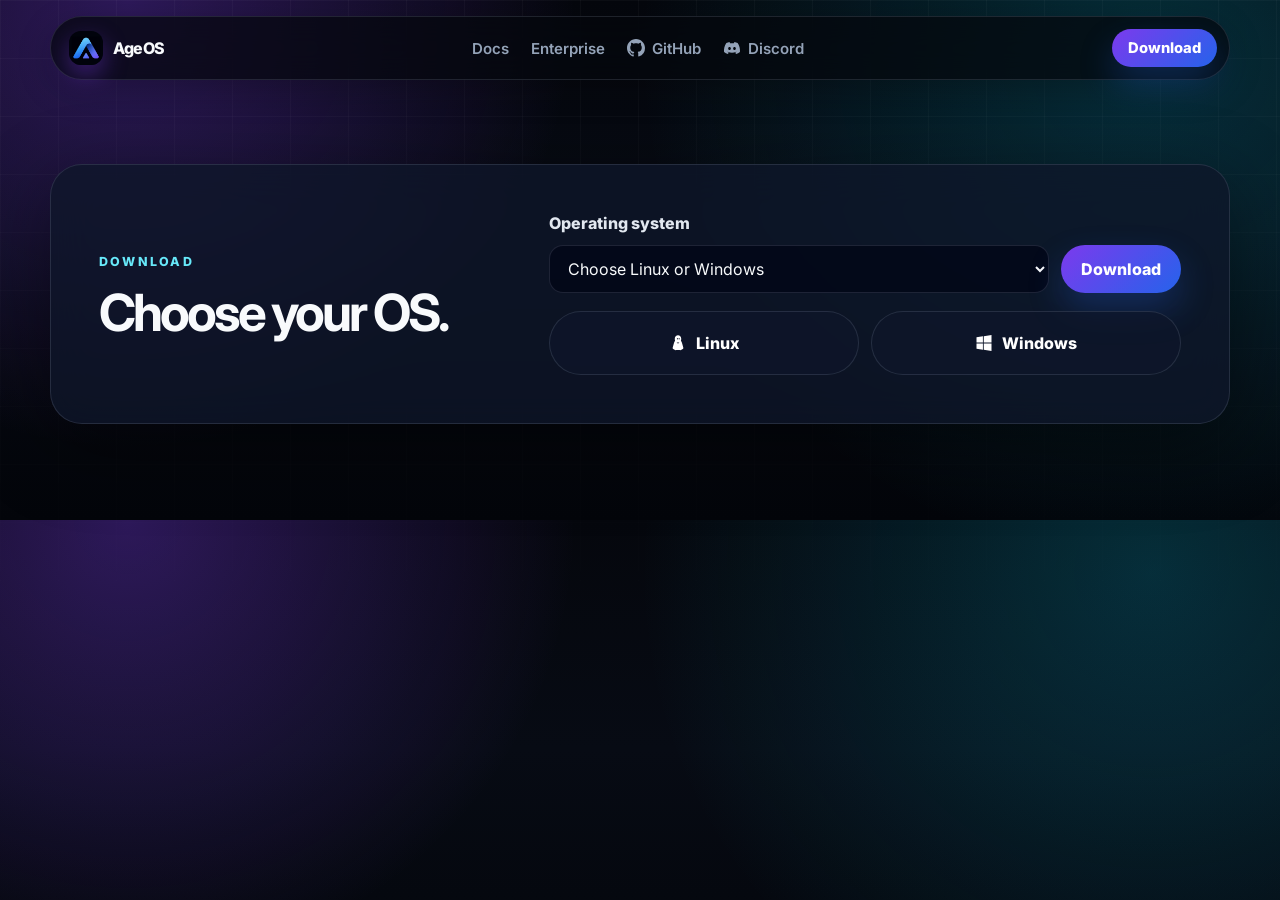
==== download/index.html @ 85285350 "improve text and add agents" ====
<!doctype html>
<html lang="en">
  <head>
    <meta charset="utf-8">
    <meta name="viewport" content="width=device-width, initial-scale=1">
    <meta
      name="description"
      content="Download AgeOS Runtime for Linux or Windows."
    >
    <title>Download AgeOS</title>
    <link rel="preconnect" href="https://fonts.googleapis.com">
    <link rel="preconnect" href="https://fonts.gstatic.com" crossorigin>
    <link
      href="https://fonts.googleapis.com/css2?family=Inter:wght@400;500;600;700;800&family=JetBrains+Mono:wght@500;600&display=swap"
      rel="stylesheet"
    >
    <link rel="icon" href="../assets/ageos-icon.png" type="image/png">
    <link rel="stylesheet" href="../styles.css">
  </head>
  <body>
    <div class="site-shell">
      <header class="nav">
        <a class="brand" href="../" aria-label="AgeOS home">
          <img class="brand-mark" src="../assets/ageos-icon.png" alt="" width="34" height="34">
          <span>AgeOS</span>
        </a>
        <nav class="nav-links" aria-label="Primary navigation">
          <a href="../#docs">Docs</a>
          <a href="../#enterprise">Enterprise</a>
          <a class="icon-link" href="https://github.com/ageos-labs/ageos-runtime" rel="noreferrer">
            <svg class="link-icon" aria-hidden="true" viewBox="0 0 16 16">
              <path
                d="M8 0C3.58 0 0 3.58 0 8c0 3.54 2.29 6.53 5.47 7.59.4.07.55-.17.55-.38 0-.19-.01-.82-.01-1.49-2.01.37-2.53-.49-2.69-.94-.09-.23-.48-.94-.82-1.13-.28-.15-.68-.52-.01-.53.63-.01 1.08.58 1.23.82.72 1.21 1.87.87 2.33.66.07-.52.28-.87.51-1.07-1.78-.2-3.64-.89-3.64-3.95 0-.87.31-1.59.82-2.15-.08-.2-.36-1.02.08-2.12 0 0 .67-.21 2.2.82.64-.18 1.32-.27 2-.27.68 0 1.36.09 2 .27 1.53-1.04 2.2-.82 2.2-.82.44 1.1.16 1.92.08 2.12.51.56.82 1.27.82 2.15 0 3.07-1.87 3.75-3.65 3.95.29.25.54.73.54 1.48 0 1.07-.01 1.93-.01 2.2 0 .21.15.46.55.38A8.012 8.012 0 0 0 16 8c0-4.42-3.58-8-8-8Z"
              />
            </svg>
            GitHub
          </a>
          <a class="icon-link" href="https://discord.gg/skwKqSgvD2" rel="noreferrer">
            <svg class="link-icon" aria-hidden="true" viewBox="0 0 24 24">
              <path d="M19.54 5.32A17.2 17.2 0 0 0 15.31 4l-.2.38c-.24.45-.45.92-.63 1.4a15.88 15.88 0 0 0-4.96 0 10.5 10.5 0 0 0-.83-1.78 17.1 17.1 0 0 0-4.24 1.32C1.76 9.36 1.03 13.3 1.4 17.17A17.28 17.28 0 0 0 6.59 20c.42-.58.79-1.19 1.1-1.84a10.9 10.9 0 0 1-1.73-.84l.43-.34a12.38 12.38 0 0 0 11.22 0l.43.34c-.55.33-1.13.61-1.74.84.32.65.69 1.26 1.1 1.84a17.23 17.23 0 0 0 5.2-2.83c.44-4.49-.75-8.4-3.06-11.85ZM8.68 14.78c-1 0-1.82-.94-1.82-2.1 0-1.15.8-2.1 1.82-2.1 1.01 0 1.83.95 1.82 2.1 0 1.16-.8 2.1-1.82 2.1Zm6.64 0c-1 0-1.82-.94-1.82-2.1 0-1.15.8-2.1 1.82-2.1 1.01 0 1.83.95 1.82 2.1 0 1.16-.8 2.1-1.82 2.1Z" />
            </svg>
            Discord
          </a>
        </nav>
        <a class="button button-small" href="./">Download</a>
      </header>

      <main>
        <section class="download-page section-panel" aria-labelledby="download-page-title">
          <div>
            <p class="eyebrow">Download</p>
            <h2 id="download-page-title">Choose your OS.</h2>
            <!-- <p class="hero-lede">
              Pick an installer for your machine. These links use the clean AgeOS URLs and redirect to the latest GitHub release artifact.
            </p> -->
          </div>
          <div class="download-card">
            <form id="download-form" class="download-picker">
              <label for="download-os">Operating system</label>
              <div class="download-picker-row">
                <select id="download-os" name="os" required>
                  <option value="" selected disabled>Choose Linux or Windows</option>
                  <option value="linux">Linux</option>
                  <option value="windows">Windows</option>
                </select>
                <button class="button" type="submit">Download</button>
              </div>
            </form>

            <div class="os-actions" aria-label="Direct download links">
              <a class="button button-secondary os-button" href="linux">
                <svg class="os-icon" aria-hidden="true" viewBox="0 0 24 24">
                  <path d="M12 2.6c-2.14 0-3.88 1.86-3.88 4.15 0 1.03.17 1.91.42 2.67-.74.89-1.28 2.01-1.62 3.35L5.6 17.84c-.15.58.12 1.18.65 1.46l2.16 1.13c.48.25 1.07.18 1.48-.17.56.18 1.26.28 2.11.28.84 0 1.55-.1 2.11-.28.41.35 1 .42 1.48.17l2.16-1.13c.53-.28.8-.88.65-1.46l-1.32-5.07c-.34-1.34-.88-2.46-1.62-3.35.25-.76.42-1.64.42-2.67C15.88 4.46 14.14 2.6 12 2.6Zm-1.37 4.3c0-.46.3-.84.67-.84.36 0 .66.38.66.84s-.3.83-.66.83c-.37 0-.67-.37-.67-.83Zm2.07 0c0-.46.3-.84.66-.84.37 0 .67.38.67.84s-.3.83-.67.83c-.36 0-.66-.37-.66-.83Zm-.7 4.36c.56 0 1.1.1 1.6.3-.28.39-.8.66-1.6.66s-1.32-.27-1.6-.66c.5-.2 1.04-.3 1.6-.3Z" />
                </svg>
                Linux
              </a>
              <a class="button button-secondary os-button" href="windows">
                <svg class="os-icon" aria-hidden="true" viewBox="0 0 24 24">
                  <path d="M3 5.2 10.7 4v7.4H3V5.2Zm8.7-1.36L21 2.5v8.9h-9.3V3.84ZM3 12.6h7.7V20L3 18.8v-6.2Zm8.7 0H21v8.9l-9.3-1.34V12.6Z" />
                </svg>
                Windows
              </a>
            </div>
          </div>
        </section>
      </main>
    </div>

    <script src="../script.js"></script>
  </body>
</html>
---- styles.css ----
:root {
  color-scheme: dark;
  --bg: #05070d;
  --bg-soft: #0b1020;
  --panel: rgba(15, 23, 42, 0.78);
  --panel-strong: rgba(15, 23, 42, 0.94);
  --border: rgba(148, 163, 184, 0.18);
  --text: #f8fafc;
  --muted: #94a3b8;
  --faint: #64748b;
  --brand: #7c3aed;
  --brand-2: #06b6d4;
  --brand-3: #22c55e;
  --shadow: 0 24px 80px rgba(0, 0, 0, 0.45);
  --radius-xl: 32px;
  --radius-lg: 24px;
  --radius-md: 16px;
  font-family: Inter, system-ui, -apple-system, BlinkMacSystemFont, "Segoe UI", sans-serif;
}

* {
  box-sizing: border-box;
}

html {
  scroll-behavior: smooth;
}

body {
  min-width: 320px;
  margin: 0;
  color: var(--text);
  background:
    radial-gradient(circle at 10% 0%, rgba(124, 58, 237, 0.34), transparent 28rem),
    radial-gradient(circle at 90% 10%, rgba(6, 182, 212, 0.22), transparent 32rem),
    linear-gradient(180deg, #05070d 0%, #070b14 44%, #03050a 100%);
}

body::before {
  position: fixed;
  inset: 0;
  z-index: -1;
  pointer-events: none;
  content: "";
  background-image:
    linear-gradient(rgba(255, 255, 255, 0.03) 1px, transparent 1px),
    linear-gradient(90deg, rgba(255, 255, 255, 0.03) 1px, transparent 1px);
  background-size: 58px 58px;
  mask-image: linear-gradient(to bottom, black, transparent 78%);
}

a {
  color: inherit;
  text-decoration: none;
}

code {
  font-family: "JetBrains Mono", ui-monospace, SFMono-Regular, Consolas, monospace;
}

video {
  max-width: 100%;
}

.site-shell {
  width: min(1180px, calc(100% - 32px));
  margin: 0 auto;
}

.nav {
  position: sticky;
  top: 16px;
  z-index: 10;
  display: flex;
  align-items: center;
  justify-content: space-between;
  gap: 16px;
  margin: 16px 0 42px;
  padding: 12px;
  border: 1px solid var(--border);
  border-radius: 999px;
  background: rgba(5, 7, 13, 0.72);
  box-shadow: 0 10px 34px rgba(0, 0, 0, 0.24);
  backdrop-filter: blur(18px);
}

.brand,
.nav-links,
.hero-actions,
.community-actions {
  display: flex;
  align-items: center;
}

.brand {
  gap: 10px;
  padding-left: 6px;
  font-weight: 800;
  letter-spacing: -0.03em;
}

.brand-mark {
  display: block;
  width: 34px;
  height: 34px;
  border-radius: 12px;
  object-fit: cover;
  box-shadow: 0 10px 24px rgba(124, 58, 237, 0.42);
}

.nav-links {
  gap: 22px;
  color: var(--muted);
  font-size: 0.94rem;
  font-weight: 600;
}

.icon-link {
  display: inline-flex;
  align-items: center;
  gap: 7px;
}

.link-icon {
  width: 18px;
  height: 18px;
  flex: none;
  fill: currentColor;
  display: block;
  shape-rendering: geometricPrecision;
}

.nav-links a:hover,
.text-link:hover {
  color: var(--text);
}

.button {
  display: inline-flex;
  align-items: center;
  justify-content: center;
  gap: 8px;
  min-height: 48px;
  padding: 0 20px;
  border: 0;
  border-radius: 999px;
  background: linear-gradient(135deg, var(--brand), #2563eb);
  color: white;
  font: inherit;
  font-weight: 800;
  cursor: pointer;
  box-shadow: 0 16px 34px rgba(37, 99, 235, 0.26);
}

.button:hover {
  transform: translateY(-1px);
}

.button-small {
  min-height: 38px;
  padding: 0 16px;
  font-size: 0.92rem;
}

.button-secondary {
  border: 1px solid var(--border);
  background: rgba(15, 23, 42, 0.72);
  box-shadow: none;
}

.os-icon {
  width: 1.25em;
  height: 1.25em;
  flex: none;
  fill: currentColor;
}

.section-grid {
  display: grid;
  grid-template-columns: minmax(0, 1fr) minmax(360px, 0.85fr);
  gap: 32px;
  align-items: center;
}

.hero {
  min-height: 660px;
  padding: 36px 0 76px;
}

.hero-copy,
.demo-card,
.install-strip code,
.command-block code,
.docs-terminal p {
  min-width: 0;
}

.eyebrow {
  margin: 0 0 16px;
  color: #67e8f9;
  font-size: 0.78rem;
  font-weight: 800;
  letter-spacing: 0.18em;
  text-transform: uppercase;
}

h1,
h2 {
  margin: 0;
  letter-spacing: -0.06em;
}

h1 {
  max-width: 820px;
  font-size: clamp(3.4rem, 9vw, 7.8rem);
  line-height: 0.86;
}

h2 {
  font-size: clamp(2rem, 4vw, 3.6rem);
  line-height: 0.96;
}

p {
  color: var(--muted);
  line-height: 1.7;
}

.hero-lede {
  max-width: 690px;
  margin: 26px 0 0;
  color: #cbd5e1;
  font-size: clamp(1.1rem, 2vw, 1.35rem);
}

.hero-actions {
  flex-wrap: wrap;
  gap: 12px;
  margin-top: 34px;
}

.install-strip,
.command-block {
  display: grid;
  grid-template-columns: minmax(0, 1fr) auto;
  gap: 12px;
  align-items: center;
  margin-top: 22px;
  padding: 12px;
  border: 1px solid rgba(148, 163, 184, 0.16);
  border-radius: 18px;
  background: rgba(2, 6, 23, 0.7);
}

.install-strip code,
.command-block code,
.docs-terminal {
  color: #dbeafe;
  font-size: 0.9rem;
  overflow-wrap: anywhere;
}

.copy-button {
  min-height: 36px;
  padding: 0 12px;
  border: 1px solid rgba(148, 163, 184, 0.22);
  border-radius: 12px;
  background: rgba(15, 23, 42, 0.9);
  color: #e2e8f0;
  font: inherit;
  font-size: 0.82rem;
  font-weight: 800;
  cursor: pointer;
}

.copy-button.is-copied {
  border-color: rgba(34, 197, 94, 0.45);
  color: #86efac;
}

.demo-card,
.section-panel,
.feature-card,
.enterprise-form,
.docs-terminal {
  border: 1px solid var(--border);
  box-shadow: var(--shadow);
  backdrop-filter: blur(20px);
}

.section-panel,
.feature-card,
.enterprise-form,
.docs-terminal {
  background: var(--panel);
}

.demo-card {
  min-width: 0;
  overflow: hidden;
  border-radius: var(--radius-xl);
  background: rgba(15, 23, 42, 0.28);
  backdrop-filter: blur(16px);
}

.terminal-frame {
  position: relative;
  aspect-ratio: 16 / 10;
  overflow: hidden;
  background:
    radial-gradient(circle at 50% 0%, rgba(6, 182, 212, 0.18), transparent 18rem),
    radial-gradient(circle at 80% 100%, rgba(124, 58, 237, 0.14), transparent 14rem),
    rgba(2, 6, 23, 0.12);
}

#demo-terminal {
  position: absolute;
  inset: 0;
  padding: clamp(12px, 2.5vw, 18px);
  background: transparent;
  outline: none;
}

#demo-terminal:focus-within {
  box-shadow: inset 0 0 0 1px rgba(134, 239, 172, 0.22);
  border-radius: inherit;
}

#demo-terminal .xterm {
  height: 100%;
  background: transparent !important;
}

#demo-terminal .xterm-viewport {
  overflow: hidden;
  background: transparent !important;
}

#demo-terminal .xterm-screen {
  background: transparent !important;
}

#demo-terminal .xterm-rows,
#demo-terminal .xterm-helper-textarea,
#demo-terminal canvas {
  background: transparent !important;
}

.docs-terminal p {
  margin: 0;
  color: #bfdbfe;
  font-family: "JetBrains Mono", ui-monospace, SFMono-Regular, Consolas, monospace;
}

.docs-terminal span {
  color: var(--brand-3);
}

.feature-grid {
  display: grid;
  grid-template-columns: repeat(3, minmax(0, 1fr));
  gap: 18px;
  margin-bottom: 48px;
}

.feature-card {
  min-height: 260px;
  padding: 28px;
  border-radius: var(--radius-lg);
}

.feature-number {
  color: #67e8f9;
  font-family: "JetBrains Mono", ui-monospace, SFMono-Regular, Consolas, monospace;
  font-size: 0.84rem;
  font-weight: 800;
}

.feature-card h2 {
  margin-top: 42px;
  font-size: clamp(1.7rem, 3vw, 2.25rem);
}

.feature-card p {
  margin-bottom: 0;
}

.agent-marquee {
  margin-bottom: 96px;
}

.agent-marquee-header {
  max-width: 760px;
  margin: 0 auto 34px;
  text-align: center;
}

.agent-marquee-header h2 {
  font-size: clamp(1.7rem, 3.5vw, 2.5rem);
}

.agent-marquee-viewport {
  position: relative;
  overflow: hidden;
  height: 108px;
  mask-image: linear-gradient(to right, transparent, black 6%, black 94%, transparent);
}

.agent-marquee-track {
  display: flex;
  gap: 18px;
  width: max-content;
  padding-top: 8px;
  animation: agent-marquee-scroll 50s linear infinite;
}

.agent-marquee-track:hover {
  animation-play-state: paused;
}

.agent-marquee-group {
  display: flex;
  flex: none;
  align-items: center;
  gap: 18px;
}

.agent-logo-card {
  display: flex;
  flex: none;
  align-items: center;
  gap: 14px;
  min-width: 280px;
  height: 92px;
  padding: 0 24px;
  border: 1px solid var(--border);
  border-radius: var(--radius-md);
  background: var(--panel);
  box-shadow: var(--shadow);
  backdrop-filter: blur(20px);
  transition: border-color 160ms ease, box-shadow 160ms ease;
}

.agent-logo-card:hover {
  border-color: rgba(103, 232, 249, 0.45);
  box-shadow: 0 20px 48px rgba(6, 182, 212, 0.14);
}

.agent-logo-mark {
  flex: none;
  width: 36px;
  height: 36px;
  object-fit: contain;
  border-radius: 8px;
}

.agent-logo-wordmark {
  width: auto;
  max-width: 176px;
  height: 36px;
  object-fit: contain;
}

.agent-logo-name {
  color: var(--text);
  font-size: 1.12rem;
  font-weight: 700;
  letter-spacing: -0.03em;
  white-space: nowrap;
}

@keyframes agent-marquee-scroll {
  from {
    transform: translateX(0);
  }

  to {
    transform: translateX(-50%);
  }
}

@media (prefers-reduced-motion: reduce) {
  .agent-marquee-viewport {
    display: flex;
    justify-content: center;
    mask-image: none;
  }

  .agent-marquee-track {
    animation: none;
  }

  .agent-marquee-group:last-child {
    display: none;
  }
}

.section-panel {
  display: grid;
  grid-template-columns: 0.8fr 1.2fr;
  gap: 28px;
  align-items: center;
  margin-bottom: 96px;
  padding: clamp(24px, 5vw, 48px);
  border-radius: var(--radius-xl);
}

.command-list {
  display: grid;
  gap: 14px;
}

.download-page {
  margin-top: 84px;
}

.download-card {
  display: grid;
  gap: 18px;
}

.download-picker {
  display: grid;
  gap: 12px;
}

.download-picker-row,
.os-actions {
  display: grid;
  grid-template-columns: minmax(0, 1fr) auto;
  gap: 12px;
}

.os-actions {
  grid-template-columns: repeat(2, minmax(0, 1fr));
}

.os-button {
  min-height: 64px;
}

.command-block {
  margin: 0;
}

.command-label {
  grid-column: 1 / -1;
  color: var(--faint);
  font-size: 0.78rem;
  font-weight: 800;
  letter-spacing: 0.13em;
  text-transform: uppercase;
}

.text-link {
  display: inline-flex;
  margin-top: 18px;
  color: #67e8f9;
  font-weight: 800;
}

.docs {
  margin-bottom: 96px;
}

.docs-terminal {
  display: grid;
  gap: 16px;
  padding: clamp(22px, 4vw, 34px);
  border-radius: var(--radius-lg);
  background: var(--panel-strong);
}

.community-actions {
  flex-wrap: wrap;
  gap: 16px;
  justify-content: flex-end;
}

.community-actions .button {
  min-height: 58px;
  padding: 0 28px;
  font-size: 1.05rem;
  gap: 10px;
}

.community-actions .link-icon {
  width: 22px;
  height: 22px;
}

.enterprise {
  align-items: start;
  padding-bottom: 96px;
}

.enterprise-form {
  display: grid;
  gap: 16px;
  padding: clamp(22px, 4vw, 32px);
  border-radius: var(--radius-lg);
}

label {
  display: grid;
  gap: 8px;
  color: #e2e8f0;
  font-weight: 800;
}

input,
select,
textarea {
  width: 100%;
  border: 1px solid rgba(148, 163, 184, 0.18);
  border-radius: 14px;
  outline: none;
  background: rgba(2, 6, 23, 0.76);
  color: var(--text);
  font: inherit;
}

input,
select {
  min-height: 48px;
  padding: 0 14px;
}

textarea {
  resize: vertical;
  padding: 14px;
}

input:focus,
select:focus,
textarea:focus {
  border-color: rgba(103, 232, 249, 0.62);
  box-shadow: 0 0 0 4px rgba(6, 182, 212, 0.12);
}

.form-note {
  margin: 0;
  font-size: 0.86rem;
}

@media (max-width: 920px) {
  .section-grid,
  .section-panel {
    grid-template-columns: 1fr;
  }

  .hero {
    min-height: auto;
    padding-top: 28px;
  }

  .feature-grid {
    grid-template-columns: 1fr;
  }

  .community-actions {
    justify-content: flex-start;
  }
}

@media (max-width: 720px) {
  .site-shell {
    width: min(100% - 24px, 1180px);
  }

  .nav {
    position: static;
    flex-wrap: wrap;
    border-radius: 24px;
  }

  .nav-links {
    order: 3;
    width: 100%;
    justify-content: space-between;
    gap: 12px;
    padding: 4px 8px 2px;
    overflow-x: auto;
  }

  .install-strip,
  .command-block,
  .download-picker-row,
  .os-actions {
    grid-template-columns: 1fr;
  }

  .button,
  .copy-button {
    width: 100%;
  }

  .nav .button {
    width: auto;
  }

  .hero-actions .button {
    width: auto;
  }

  .terminal-frame {
    aspect-ratio: auto;
    min-height: 440px;
  }
}

@media (max-width: 520px) {
  h1 {
    font-size: 2.85rem;
  }

  .hero-actions .button {
    width: 100%;
  }
}
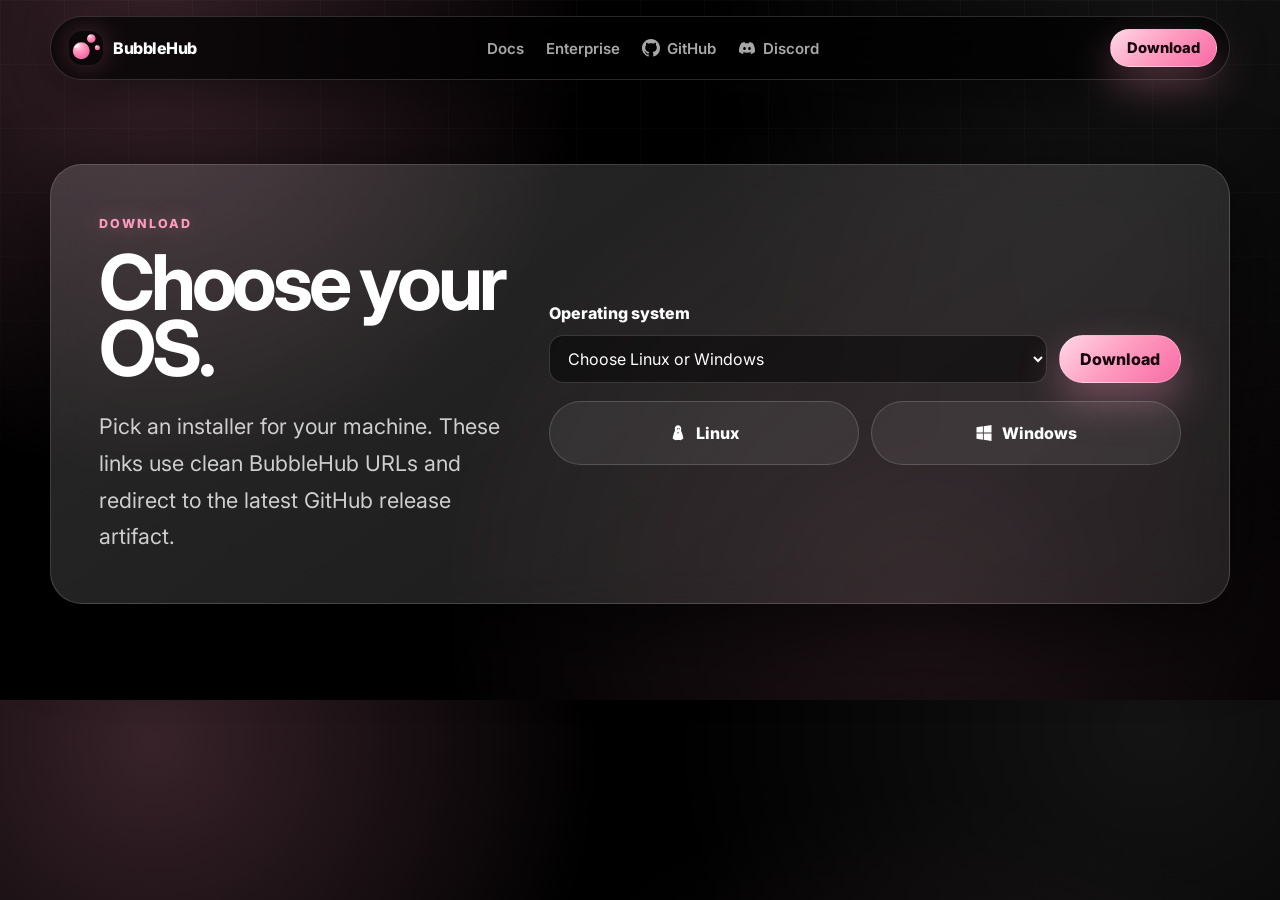
==== commit 4530671d: "rebrand to bubblehub" ====
--- a/download/index.html
+++ b/download/index.html
@@ -5,29 +5,43 @@
     <meta name="viewport" content="width=device-width, initial-scale=1">
     <meta
       name="description"
-      content="Download AgeOS Runtime for Linux or Windows."
+      content="Download BubbleHub for Linux or Windows."
     >
-    <title>Download AgeOS</title>
+    <meta name="theme-color" content="#000000">
+    <link rel="canonical" href="https://bubblehub.ai/download/">
+    <meta property="og:type" content="website">
+    <meta property="og:site_name" content="BubbleHub">
+    <meta property="og:title" content="Download BubbleHub">
+    <meta property="og:description" content="Choose a BubbleHub installer for Linux or Windows.">
+    <meta property="og:url" content="https://bubblehub.ai/download/">
+    <meta property="og:image" content="https://bubblehub.ai/assets/bubblehub-logo-dark.svg">
+    <meta property="og:image:alt" content="BubbleHub logo with three pink bubbles and a white wordmark.">
+    <meta name="twitter:card" content="summary_large_image">
+    <meta name="twitter:title" content="Download BubbleHub">
+    <meta name="twitter:description" content="Choose a BubbleHub installer for Linux or Windows.">
+    <meta name="twitter:image" content="https://bubblehub.ai/assets/bubblehub-logo-dark.svg">
+    <meta name="twitter:image:alt" content="BubbleHub logo with three pink bubbles and a white wordmark.">
+    <title>Download BubbleHub</title>
     <link rel="preconnect" href="https://fonts.googleapis.com">
     <link rel="preconnect" href="https://fonts.gstatic.com" crossorigin>
     <link
       href="https://fonts.googleapis.com/css2?family=Inter:wght@400;500;600;700;800&family=JetBrains+Mono:wght@500;600&display=swap"
       rel="stylesheet"
     >
-    <link rel="icon" href="../assets/ageos-icon.png" type="image/png">
+    <link rel="icon" href="../assets/bubblehub-icon.svg" type="image/svg+xml">
     <link rel="stylesheet" href="../styles.css">
   </head>
   <body>
     <div class="site-shell">
       <header class="nav">
-        <a class="brand" href="../" aria-label="AgeOS home">
-          <img class="brand-mark" src="../assets/ageos-icon.png" alt="" width="34" height="34">
-          <span>AgeOS</span>
+        <a class="brand" href="../" aria-label="BubbleHub home">
+          <img class="brand-mark" src="../assets/bubblehub-icon.svg" alt="" width="34" height="34">
+          <span>BubbleHub</span>
         </a>
         <nav class="nav-links" aria-label="Primary navigation">
-          <a href="../#docs">Docs</a>
+          <a href="../docs/">Docs</a>
           <a href="../#enterprise">Enterprise</a>
-          <a class="icon-link" href="https://github.com/ageos-labs/ageos-runtime" rel="noreferrer">
+          <a class="icon-link" href="https://github.com/bublhub/BubbleHub" rel="noreferrer">
             <svg class="link-icon" aria-hidden="true" viewBox="0 0 16 16">
               <path
                 d="M8 0C3.58 0 0 3.58 0 8c0 3.54 2.29 6.53 5.47 7.59.4.07.55-.17.55-.38 0-.19-.01-.82-.01-1.49-2.01.37-2.53-.49-2.69-.94-.09-.23-.48-.94-.82-1.13-.28-.15-.68-.52-.01-.53.63-.01 1.08.58 1.23.82.72 1.21 1.87.87 2.33.66.07-.52.28-.87.51-1.07-1.78-.2-3.64-.89-3.64-3.95 0-.87.31-1.59.82-2.15-.08-.2-.36-1.02.08-2.12 0 0 .67-.21 2.2.82.64-.18 1.32-.27 2-.27.68 0 1.36.09 2 .27 1.53-1.04 2.2-.82 2.2-.82.44 1.1.16 1.92.08 2.12.51.56.82 1.27.82 2.15 0 3.07-1.87 3.75-3.65 3.95.29.25.54.73.54 1.48 0 1.07-.01 1.93-.01 2.2 0 .21.15.46.55.38A8.012 8.012 0 0 0 16 8c0-4.42-3.58-8-8-8Z"
@@ -49,10 +63,10 @@
         <section class="download-page section-panel" aria-labelledby="download-page-title">
           <div>
             <p class="eyebrow">Download</p>
-            <h2 id="download-page-title">Choose your OS.</h2>
-            <!-- <p class="hero-lede">
-              Pick an installer for your machine. These links use the clean AgeOS URLs and redirect to the latest GitHub release artifact.
-            </p> -->
+            <h1 id="download-page-title">Choose your OS.</h1>
+            <p class="hero-lede">
+              Pick an installer for your machine. These links use clean BubbleHub URLs and redirect to the latest GitHub release artifact.
+            </p>
           </div>
           <div class="download-card">
             <form id="download-form" class="download-picker">
--- a/styles.css
+++ b/styles.css
@@ -1,17 +1,19 @@
 :root {
   color-scheme: dark;
-  --bg: #05070d;
-  --bg-soft: #0b1020;
-  --panel: rgba(15, 23, 42, 0.78);
-  --panel-strong: rgba(15, 23, 42, 0.94);
-  --border: rgba(148, 163, 184, 0.18);
-  --text: #f8fafc;
-  --muted: #94a3b8;
-  --faint: #64748b;
-  --brand: #7c3aed;
-  --brand-2: #06b6d4;
-  --brand-3: #22c55e;
-  --shadow: 0 24px 80px rgba(0, 0, 0, 0.45);
+  --bg: #000000;
+  --panel: rgba(255, 255, 255, 0.055);
+  --panel-strong: rgba(255, 255, 255, 0.085);
+  --panel-hover: rgba(255, 255, 255, 0.12);
+  --border: rgba(255, 255, 255, 0.16);
+  --border-strong: rgba(255, 255, 255, 0.28);
+  --text: #ffffff;
+  --muted: rgba(255, 255, 255, 0.66);
+  --faint: rgba(255, 255, 255, 0.46);
+  --brand: #FE9CBF;
+  --brand-light: #FFD7E6;
+  --brand-strong: #F76AA4;
+  --brand-glow: rgba(254, 156, 191, 0.34);
+  --shadow: 0 24px 80px rgba(0, 0, 0, 0.64);
   --radius-xl: 32px;
   --radius-lg: 24px;
   --radius-md: 16px;
@@ -31,9 +33,10 @@
   margin: 0;
   color: var(--text);
   background:
-    radial-gradient(circle at 10% 0%, rgba(124, 58, 237, 0.34), transparent 28rem),
-    radial-gradient(circle at 90% 10%, rgba(6, 182, 212, 0.22), transparent 32rem),
-    linear-gradient(180deg, #05070d 0%, #070b14 44%, #03050a 100%);
+    radial-gradient(circle at 12% 6%, rgba(254, 156, 191, 0.22), transparent 28rem),
+    radial-gradient(circle at 90% 4%, rgba(255, 255, 255, 0.08), transparent 30rem),
+    radial-gradient(circle at 72% 86%, rgba(254, 156, 191, 0.12), transparent 32rem),
+    var(--bg);
 }
 
 body::before {
@@ -43,15 +46,25 @@
   pointer-events: none;
   content: "";
   background-image:
-    linear-gradient(rgba(255, 255, 255, 0.03) 1px, transparent 1px),
-    linear-gradient(90deg, rgba(255, 255, 255, 0.03) 1px, transparent 1px);
-  background-size: 58px 58px;
-  mask-image: linear-gradient(to bottom, black, transparent 78%);
+    linear-gradient(rgba(255, 255, 255, 0.028) 1px, transparent 1px),
+    linear-gradient(90deg, rgba(255, 255, 255, 0.028) 1px, transparent 1px);
+  background-size: 64px 64px;
+  mask-image: linear-gradient(to bottom, black, transparent 76%);
 }
 
 a {
   color: inherit;
   text-decoration: none;
+}
+
+a:focus-visible,
+button:focus-visible,
+input:focus-visible,
+select:focus-visible,
+textarea:focus-visible,
+#demo-terminal:focus-visible {
+  outline: 2px solid var(--brand);
+  outline-offset: 4px;
 }
 
 code {
@@ -79,8 +92,8 @@
   padding: 12px;
   border: 1px solid var(--border);
   border-radius: 999px;
-  background: rgba(5, 7, 13, 0.72);
-  box-shadow: 0 10px 34px rgba(0, 0, 0, 0.24);
+  background: rgba(0, 0, 0, 0.74);
+  box-shadow: 0 12px 38px rgba(0, 0, 0, 0.48);
   backdrop-filter: blur(18px);
 }
 
@@ -103,9 +116,9 @@
   display: block;
   width: 34px;
   height: 34px;
-  border-radius: 12px;
-  object-fit: cover;
-  box-shadow: 0 10px 24px rgba(124, 58, 237, 0.42);
+  border-radius: 13px;
+  object-fit: contain;
+  box-shadow: 0 0 28px rgba(254, 156, 191, 0.28);
 }
 
 .nav-links {
@@ -122,12 +135,25 @@
 }
 
 .link-icon {
+  display: block;
+  flex: none;
   width: 18px;
   height: 18px;
-  flex: none;
   fill: currentColor;
-  display: block;
   shape-rendering: geometricPrecision;
+}
+
+.nav-links a,
+.text-link,
+.button,
+.copy-button,
+.agent-logo-card {
+  transition:
+    border-color 160ms ease,
+    background 160ms ease,
+    box-shadow 160ms ease,
+    color 160ms ease,
+    transform 160ms ease;
 }
 
 .nav-links a:hover,
@@ -142,18 +168,19 @@
   gap: 8px;
   min-height: 48px;
   padding: 0 20px;
-  border: 0;
+  border: 1px solid rgba(255, 255, 255, 0.24);
   border-radius: 999px;
-  background: linear-gradient(135deg, var(--brand), #2563eb);
-  color: white;
+  background: linear-gradient(135deg, var(--brand-light) 0%, var(--brand) 48%, var(--brand-strong) 100%);
+  color: #16030b;
   font: inherit;
   font-weight: 800;
   cursor: pointer;
-  box-shadow: 0 16px 34px rgba(37, 99, 235, 0.26);
+  box-shadow: 0 18px 40px rgba(254, 156, 191, 0.34);
 }
 
 .button:hover {
   transform: translateY(-1px);
+  box-shadow: 0 20px 48px rgba(254, 156, 191, 0.46);
 }
 
 .button-small {
@@ -164,14 +191,21 @@
 
 .button-secondary {
   border: 1px solid var(--border);
-  background: rgba(15, 23, 42, 0.72);
+  background: rgba(255, 255, 255, 0.07);
+  color: var(--text);
   box-shadow: none;
 }
 
+.button-secondary:hover {
+  border-color: rgba(254, 156, 191, 0.5);
+  background: rgba(254, 156, 191, 0.1);
+  box-shadow: 0 16px 36px rgba(254, 156, 191, 0.18);
+}
+
 .os-icon {
+  flex: none;
   width: 1.25em;
   height: 1.25em;
-  flex: none;
   fill: currentColor;
 }
 
@@ -197,22 +231,24 @@
 
 .eyebrow {
   margin: 0 0 16px;
-  color: #67e8f9;
+  color: var(--brand);
   font-size: 0.78rem;
   font-weight: 800;
-  letter-spacing: 0.18em;
+  letter-spacing: 0.16em;
   text-transform: uppercase;
+  text-shadow: 0 0 22px rgba(254, 156, 191, 0.42);
 }
 
 h1,
 h2 {
   margin: 0;
-  letter-spacing: -0.06em;
+  color: var(--text);
+  letter-spacing: -0.055em;
 }
 
 h1 {
   max-width: 820px;
-  font-size: clamp(3.4rem, 9vw, 7.8rem);
+  font-size: clamp(3.3rem, 8.6vw, 7.6rem);
   line-height: 0.86;
 }
 
@@ -229,7 +265,7 @@
 .hero-lede {
   max-width: 690px;
   margin: 26px 0 0;
-  color: #cbd5e1;
+  color: rgba(255, 255, 255, 0.78);
   font-size: clamp(1.1rem, 2vw, 1.35rem);
 }
 
@@ -247,15 +283,17 @@
   align-items: center;
   margin-top: 22px;
   padding: 12px;
-  border: 1px solid rgba(148, 163, 184, 0.16);
+  border: 1px solid var(--border);
   border-radius: 18px;
-  background: rgba(2, 6, 23, 0.7);
+  background: rgba(255, 255, 255, 0.055);
+  box-shadow: inset 0 1px 0 rgba(255, 255, 255, 0.08);
+  backdrop-filter: blur(18px);
 }
 
 .install-strip code,
 .command-block code,
 .docs-terminal {
-  color: #dbeafe;
+  color: rgba(255, 255, 255, 0.9);
   font-size: 0.9rem;
   overflow-wrap: anywhere;
 }
@@ -263,19 +301,21 @@
 .copy-button {
   min-height: 36px;
   padding: 0 12px;
-  border: 1px solid rgba(148, 163, 184, 0.22);
+  border: 1px solid var(--border);
   border-radius: 12px;
-  background: rgba(15, 23, 42, 0.9);
-  color: #e2e8f0;
+  background: rgba(255, 255, 255, 0.085);
+  color: var(--text);
   font: inherit;
   font-size: 0.82rem;
   font-weight: 800;
   cursor: pointer;
 }
 
+.copy-button:hover,
 .copy-button.is-copied {
-  border-color: rgba(34, 197, 94, 0.45);
-  color: #86efac;
+  border-color: rgba(254, 156, 191, 0.5);
+  background: rgba(254, 156, 191, 0.12);
+  color: var(--brand-light);
 }
 
 .demo-card,
@@ -292,15 +332,22 @@
 .feature-card,
 .enterprise-form,
 .docs-terminal {
-  background: var(--panel);
+  background:
+    linear-gradient(145deg, rgba(255, 255, 255, 0.105), rgba(255, 255, 255, 0.045)),
+    var(--panel);
 }
 
 .demo-card {
   min-width: 0;
   overflow: hidden;
   border-radius: var(--radius-xl);
-  background: rgba(15, 23, 42, 0.28);
-  backdrop-filter: blur(16px);
+  background:
+    linear-gradient(145deg, rgba(255, 255, 255, 0.11), rgba(255, 255, 255, 0.035)),
+    rgba(255, 255, 255, 0.055);
+  box-shadow:
+    0 24px 80px rgba(0, 0, 0, 0.64),
+    0 0 54px rgba(254, 156, 191, 0.16);
+  backdrop-filter: blur(18px);
 }
 
 .terminal-frame {
@@ -308,9 +355,9 @@
   aspect-ratio: 16 / 10;
   overflow: hidden;
   background:
-    radial-gradient(circle at 50% 0%, rgba(6, 182, 212, 0.18), transparent 18rem),
-    radial-gradient(circle at 80% 100%, rgba(124, 58, 237, 0.14), transparent 14rem),
-    rgba(2, 6, 23, 0.12);
+    radial-gradient(circle at 26% 12%, rgba(254, 156, 191, 0.18), transparent 18rem),
+    radial-gradient(circle at 80% 92%, rgba(255, 255, 255, 0.08), transparent 14rem),
+    rgba(0, 0, 0, 0.52);
 }
 
 #demo-terminal {
@@ -322,8 +369,8 @@
 }
 
 #demo-terminal:focus-within {
-  box-shadow: inset 0 0 0 1px rgba(134, 239, 172, 0.22);
   border-radius: inherit;
+  box-shadow: inset 0 0 0 1px rgba(254, 156, 191, 0.42);
 }
 
 #demo-terminal .xterm {
@@ -348,12 +395,12 @@
 
 .docs-terminal p {
   margin: 0;
-  color: #bfdbfe;
+  color: rgba(255, 255, 255, 0.84);
   font-family: "JetBrains Mono", ui-monospace, SFMono-Regular, Consolas, monospace;
 }
 
 .docs-terminal span {
-  color: var(--brand-3);
+  color: var(--brand);
 }
 
 .feature-grid {
@@ -369,8 +416,18 @@
   border-radius: var(--radius-lg);
 }
 
+.feature-card:hover {
+  border-color: rgba(254, 156, 191, 0.48);
+  background:
+    linear-gradient(145deg, rgba(254, 156, 191, 0.11), rgba(255, 255, 255, 0.055)),
+    var(--panel-strong);
+  box-shadow:
+    var(--shadow),
+    0 0 42px rgba(254, 156, 191, 0.14);
+}
+
 .feature-number {
-  color: #67e8f9;
+  color: var(--brand);
   font-family: "JetBrains Mono", ui-monospace, SFMono-Regular, Consolas, monospace;
   font-size: 0.84rem;
   font-weight: 800;
@@ -435,15 +492,15 @@
   padding: 0 24px;
   border: 1px solid var(--border);
   border-radius: var(--radius-md);
-  background: var(--panel);
+  background: rgba(255, 255, 255, 0.055);
   box-shadow: var(--shadow);
   backdrop-filter: blur(20px);
-  transition: border-color 160ms ease, box-shadow 160ms ease;
 }
 
 .agent-logo-card:hover {
-  border-color: rgba(103, 232, 249, 0.45);
-  box-shadow: 0 20px 48px rgba(6, 182, 212, 0.14);
+  border-color: rgba(254, 156, 191, 0.48);
+  background: rgba(254, 156, 191, 0.1);
+  box-shadow: 0 20px 48px rgba(254, 156, 191, 0.18);
 }
 
 .agent-logo-mark {
@@ -459,6 +516,8 @@
   max-width: 176px;
   height: 36px;
   object-fit: contain;
+  filter: brightness(0) invert(1);
+  opacity: 0.92;
 }
 
 .agent-logo-name {
@@ -480,6 +539,19 @@
 }
 
 @media (prefers-reduced-motion: reduce) {
+  html {
+    scroll-behavior: auto;
+  }
+
+  *,
+  *::before,
+  *::after {
+    animation-duration: 0.01ms !important;
+    animation-iteration-count: 1 !important;
+    scroll-behavior: auto !important;
+    transition-duration: 0.01ms !important;
+  }
+
   .agent-marquee-viewport {
     display: flex;
     justify-content: center;
@@ -512,6 +584,11 @@
 
 .download-page {
   margin-top: 84px;
+}
+
+.download-page h1 {
+  max-width: 560px;
+  font-size: clamp(2.8rem, 6vw, 5.5rem);
 }
 
 .download-card {
@@ -555,7 +632,7 @@
 .text-link {
   display: inline-flex;
   margin-top: 18px;
-  color: #67e8f9;
+  color: var(--brand);
   font-weight: 800;
 }
 
@@ -604,7 +681,7 @@
 label {
   display: grid;
   gap: 8px;
-  color: #e2e8f0;
+  color: var(--text);
   font-weight: 800;
 }
 
@@ -612,10 +689,10 @@
 select,
 textarea {
   width: 100%;
-  border: 1px solid rgba(148, 163, 184, 0.18);
+  border: 1px solid var(--border);
   border-radius: 14px;
   outline: none;
-  background: rgba(2, 6, 23, 0.76);
+  background: rgba(0, 0, 0, 0.46);
   color: var(--text);
   font: inherit;
 }
@@ -631,16 +708,357 @@
   padding: 14px;
 }
 
+input::placeholder,
+textarea::placeholder {
+  color: rgba(255, 255, 255, 0.48);
+}
+
 input:focus,
 select:focus,
 textarea:focus {
-  border-color: rgba(103, 232, 249, 0.62);
-  box-shadow: 0 0 0 4px rgba(6, 182, 212, 0.12);
+  border-color: rgba(254, 156, 191, 0.62);
+  box-shadow: 0 0 0 4px rgba(254, 156, 191, 0.16);
 }
 
 .form-note {
   margin: 0;
   font-size: 0.86rem;
+}
+
+.docs-shell {
+  width: min(1320px, calc(100% - 32px));
+}
+
+.docs-page {
+  padding-bottom: 96px;
+}
+
+.docs-hero {
+  max-width: 860px;
+  margin: 0 auto 44px;
+  text-align: center;
+}
+
+.docs-hero h1 {
+  max-width: none;
+  font-size: clamp(3rem, 7vw, 6.4rem);
+}
+
+.docs-search {
+  position: relative;
+  max-width: 640px;
+  margin: 28px auto 0;
+  text-align: left;
+}
+
+.docs-search label {
+  margin-bottom: 8px;
+  color: var(--faint);
+  font-size: 0.78rem;
+  letter-spacing: 0.13em;
+  text-transform: uppercase;
+}
+
+.docs-search input {
+  min-height: 54px;
+  padding: 0 18px;
+  border-color: rgba(254, 156, 191, 0.28);
+  background:
+    linear-gradient(145deg, rgba(255, 255, 255, 0.09), rgba(255, 255, 255, 0.035)),
+    rgba(0, 0, 0, 0.54);
+  box-shadow: 0 18px 44px rgba(0, 0, 0, 0.32);
+}
+
+.docs-search-results {
+  position: absolute;
+  right: 0;
+  left: 0;
+  z-index: 12;
+  display: grid;
+  gap: 8px;
+  margin-top: 10px;
+  padding: 10px;
+  border: 1px solid var(--border);
+  border-radius: 18px;
+  background: rgba(0, 0, 0, 0.9);
+  box-shadow: var(--shadow);
+  backdrop-filter: blur(18px);
+}
+
+.docs-search-result,
+.docs-search-empty {
+  display: grid;
+  gap: 4px;
+  padding: 12px;
+  border: 1px solid transparent;
+  border-radius: 14px;
+  color: var(--muted);
+}
+
+.docs-search-result:hover,
+.docs-search-result:focus-visible {
+  border-color: rgba(254, 156, 191, 0.36);
+  background: rgba(254, 156, 191, 0.1);
+  color: var(--text);
+}
+
+.docs-search-result strong {
+  color: var(--text);
+}
+
+.docs-search-result span,
+.docs-search-empty {
+  font-size: 0.9rem;
+}
+
+.docs-layout {
+  display: grid;
+  grid-template-columns: 240px minmax(0, 1fr) 220px;
+  gap: 28px;
+  align-items: start;
+}
+
+.docs-sidebar,
+.docs-toc {
+  position: sticky;
+  top: 104px;
+  max-height: calc(100vh - 132px);
+  overflow: auto;
+  scrollbar-width: thin;
+}
+
+.docs-sidebar,
+.docs-content,
+.docs-toc {
+  border: 1px solid var(--border);
+  border-radius: var(--radius-lg);
+  background:
+    linear-gradient(145deg, rgba(255, 255, 255, 0.09), rgba(255, 255, 255, 0.035)),
+    var(--panel);
+  box-shadow: var(--shadow);
+  backdrop-filter: blur(20px);
+}
+
+.docs-sidebar {
+  padding: 18px;
+}
+
+.docs-nav-section + .docs-nav-section {
+  margin-top: 22px;
+  padding-top: 18px;
+  border-top: 1px solid var(--border);
+}
+
+.docs-nav-section h2,
+.docs-toc h2 {
+  margin: 0 0 10px;
+  color: var(--faint);
+  font-size: 0.74rem;
+  letter-spacing: 0.14em;
+  text-transform: uppercase;
+}
+
+.docs-nav-section ol,
+.docs-toc ol {
+  display: grid;
+  gap: 4px;
+  padding: 0;
+  margin: 0;
+  list-style: none;
+}
+
+.docs-nav-section a,
+.docs-toc a {
+  display: block;
+  padding: 9px 10px;
+  border: 1px solid transparent;
+  border-radius: 12px;
+  color: var(--muted);
+  font-size: 0.94rem;
+  font-weight: 700;
+}
+
+.docs-nav-section a:hover,
+.docs-nav-section a.is-active,
+.docs-toc a:hover {
+  border-color: rgba(254, 156, 191, 0.34);
+  background: rgba(254, 156, 191, 0.1);
+  color: var(--text);
+}
+
+.docs-content {
+  min-width: 0;
+  padding: clamp(24px, 5vw, 52px);
+}
+
+.docs-content h1 {
+  display: none;
+}
+
+.docs-content h2,
+.docs-content h3,
+.docs-content h4 {
+  scroll-margin-top: 120px;
+}
+
+.docs-content h2 {
+  margin: 46px 0 14px;
+  padding-top: 8px;
+  font-size: clamp(1.75rem, 3vw, 2.45rem);
+  letter-spacing: -0.045em;
+}
+
+.docs-content h2:first-child {
+  margin-top: 0;
+}
+
+.docs-content h3 {
+  margin: 32px 0 10px;
+  color: var(--text);
+  font-size: 1.28rem;
+  letter-spacing: -0.02em;
+}
+
+.docs-content h4 {
+  margin: 24px 0 8px;
+  color: var(--text);
+  font-size: 1rem;
+}
+
+.docs-content p,
+.docs-content li {
+  color: rgba(255, 255, 255, 0.74);
+  font-size: 1rem;
+  line-height: 1.78;
+}
+
+.docs-content p {
+  margin: 0 0 18px;
+}
+
+.docs-content ul,
+.docs-content ol {
+  display: grid;
+  gap: 8px;
+  margin: 0 0 22px;
+  padding-left: 1.25rem;
+}
+
+.docs-content a {
+  color: var(--brand-light);
+  font-weight: 800;
+}
+
+.docs-content a:hover {
+  color: var(--brand);
+}
+
+.docs-content :not(pre) > code {
+  padding: 0.16em 0.42em;
+  border: 1px solid rgba(254, 156, 191, 0.22);
+  border-radius: 7px;
+  background: rgba(254, 156, 191, 0.1);
+  color: var(--brand-light);
+  font-size: 0.9em;
+}
+
+.docs-content blockquote {
+  margin: 24px 0;
+  padding: 18px 20px;
+  border: 1px solid rgba(254, 156, 191, 0.28);
+  border-left: 4px solid var(--brand);
+  border-radius: 18px;
+  background: rgba(254, 156, 191, 0.08);
+  color: var(--text);
+}
+
+.docs-code-block {
+  margin: 24px 0;
+  overflow: hidden;
+  border: 1px solid var(--border);
+  border-radius: 18px;
+  background: rgba(0, 0, 0, 0.6);
+  box-shadow: inset 0 1px 0 rgba(255, 255, 255, 0.08);
+}
+
+.docs-code-header {
+  display: flex;
+  align-items: center;
+  justify-content: space-between;
+  gap: 12px;
+  padding: 10px 12px 10px 16px;
+  border-bottom: 1px solid var(--border);
+  color: var(--faint);
+  font-size: 0.78rem;
+  font-weight: 800;
+  letter-spacing: 0.1em;
+  text-transform: uppercase;
+}
+
+.docs-copy-button {
+  width: auto;
+}
+
+.docs-code-block pre {
+  margin: 0;
+  padding: 18px;
+  overflow-x: auto;
+}
+
+.docs-code-block code {
+  color: rgba(255, 255, 255, 0.92);
+  font-size: 0.9rem;
+  line-height: 1.7;
+}
+
+.docs-toc {
+  padding: 18px;
+}
+
+.docs-toc .toc-level-3 {
+  padding-left: 12px;
+}
+
+.docs-toc a {
+  font-size: 0.86rem;
+  font-weight: 650;
+}
+
+.docs-pagination {
+  display: grid;
+  grid-template-columns: repeat(2, minmax(0, 1fr));
+  gap: 14px;
+  margin-top: 56px;
+  padding-top: 28px;
+  border-top: 1px solid var(--border);
+}
+
+.docs-pagination a {
+  display: grid;
+  gap: 6px;
+  min-height: 88px;
+  padding: 18px;
+  border: 1px solid var(--border);
+  border-radius: 18px;
+  background: rgba(255, 255, 255, 0.055);
+  color: var(--text);
+}
+
+.docs-pagination a:hover {
+  border-color: rgba(254, 156, 191, 0.45);
+  background: rgba(254, 156, 191, 0.1);
+}
+
+.docs-pagination span {
+  color: var(--faint);
+  font-size: 0.78rem;
+  font-weight: 800;
+  letter-spacing: 0.12em;
+  text-transform: uppercase;
+}
+
+.docs-next {
+  text-align: right;
 }
 
 @media (max-width: 920px) {
@@ -660,6 +1078,24 @@
 
   .community-actions {
     justify-content: flex-start;
+  }
+
+  .docs-layout {
+    grid-template-columns: 1fr;
+  }
+
+  .docs-sidebar,
+  .docs-toc {
+    position: static;
+    max-height: none;
+  }
+
+  .docs-sidebar {
+    order: -1;
+  }
+
+  .docs-toc {
+    display: none;
   }
 }
 
@@ -707,6 +1143,18 @@
     aspect-ratio: auto;
     min-height: 440px;
   }
+
+  .docs-shell {
+    width: min(100% - 24px, 1320px);
+  }
+
+  .docs-pagination {
+    grid-template-columns: 1fr;
+  }
+
+  .docs-next {
+    text-align: left;
+  }
 }
 
 @media (max-width: 520px) {
@@ -714,6 +1162,10 @@
     font-size: 2.85rem;
   }
 
+  .brand {
+    font-size: 0.98rem;
+  }
+
   .hero-actions .button {
     width: 100%;
   }
